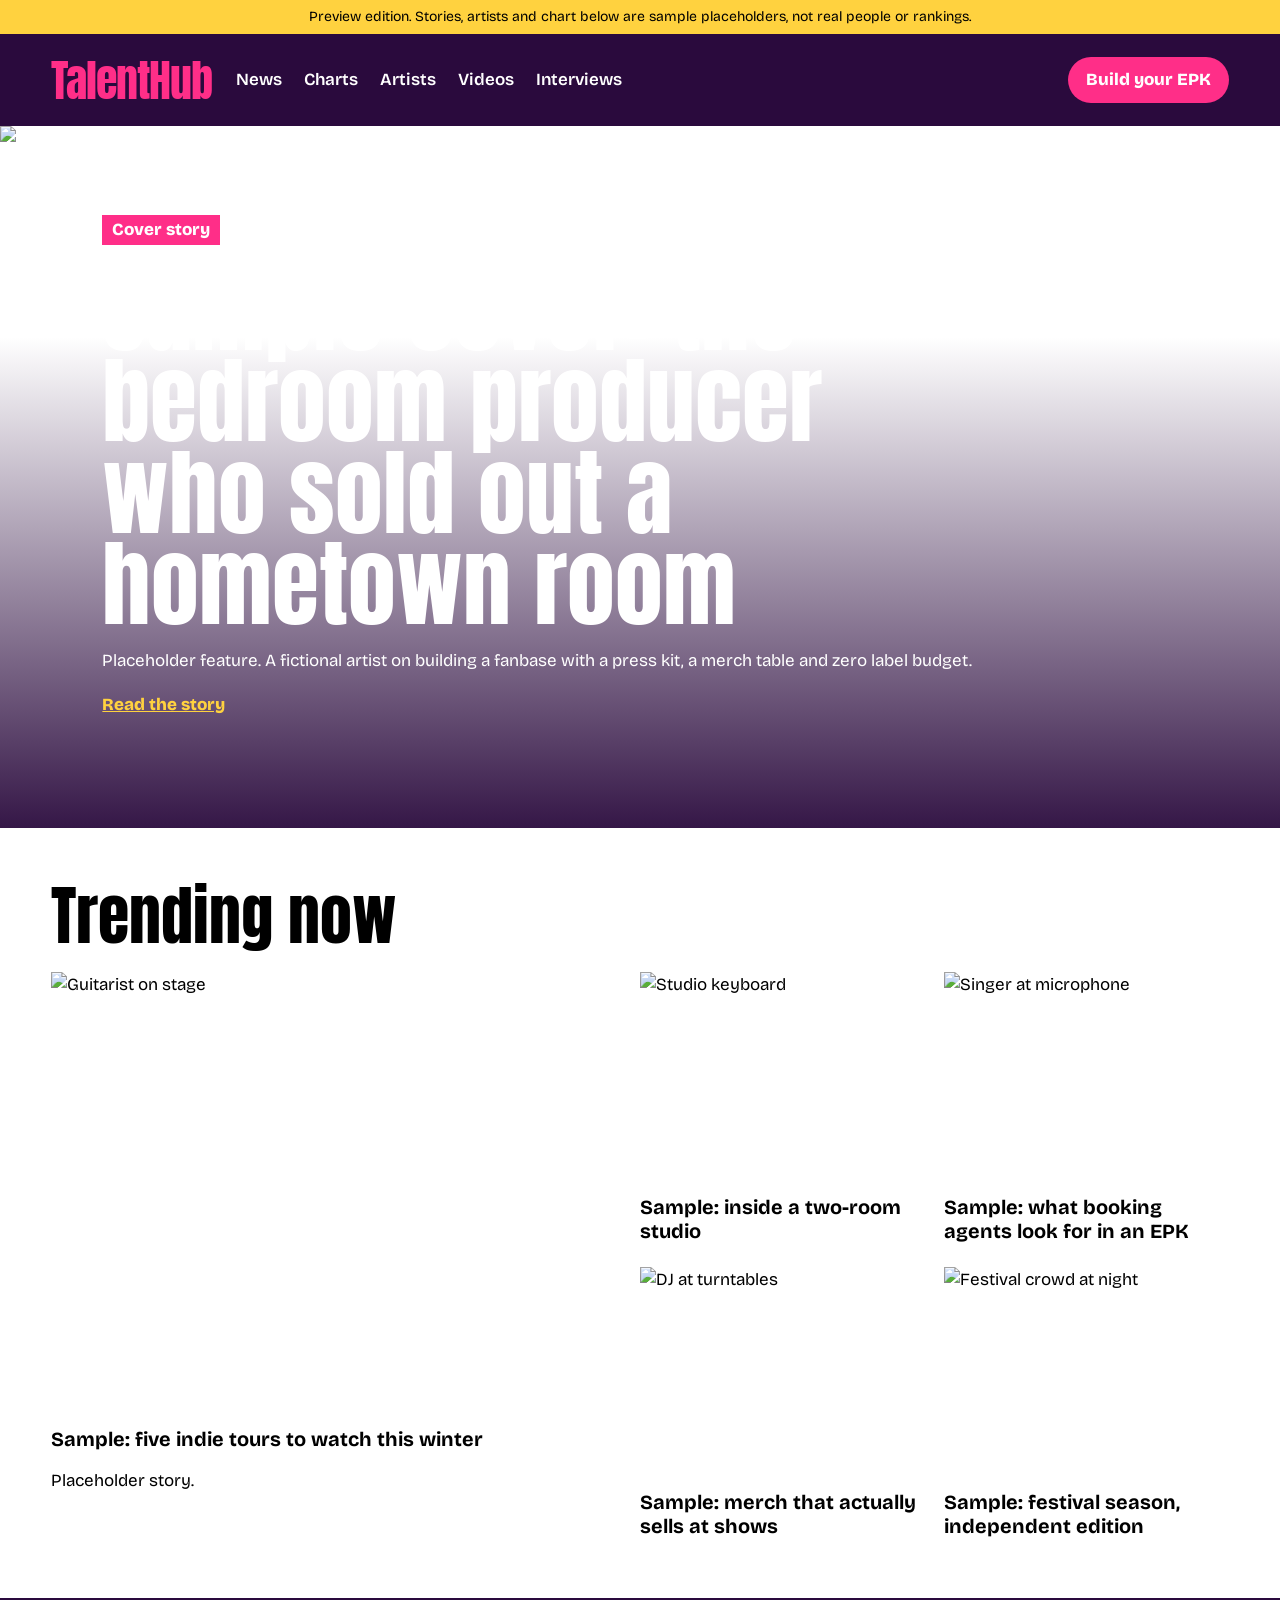
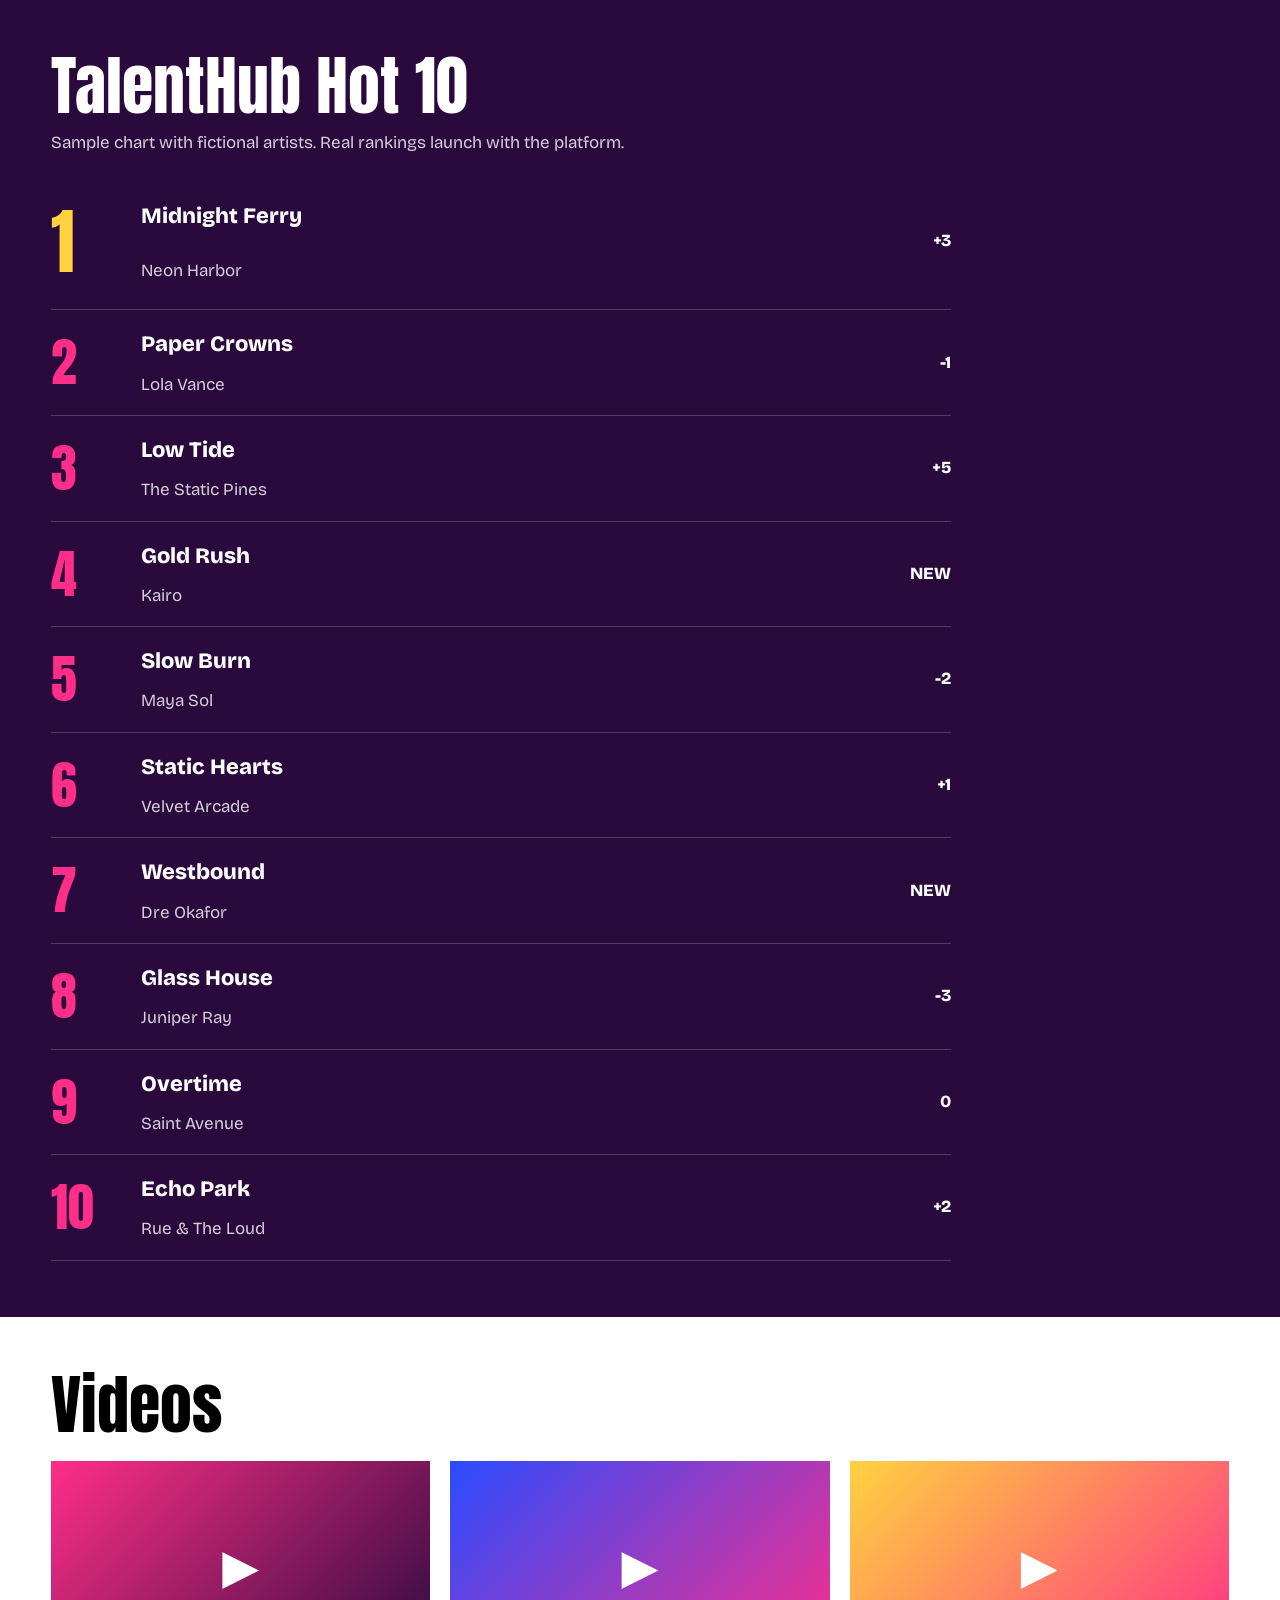
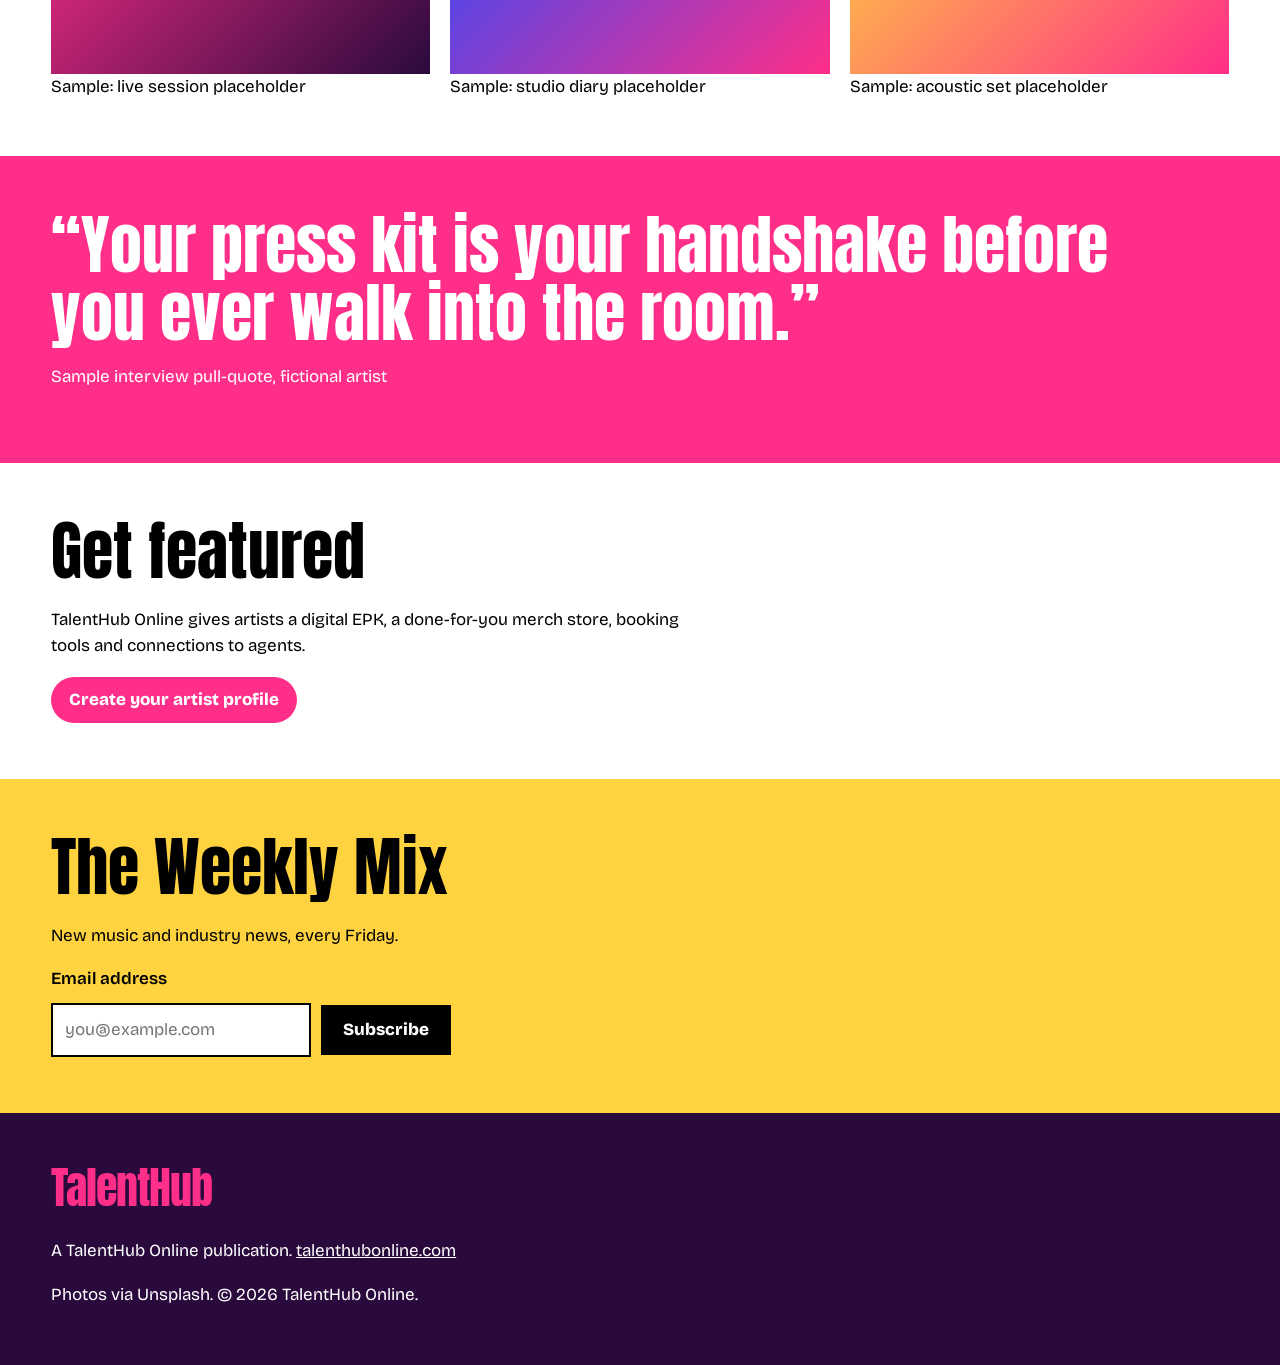
==== index.html @ 933d55f3 "TalentHub Magazine preview" ====
<!doctype html><html lang="en"><head><meta charset="utf-8"><meta name="viewport" content="width=device-width,initial-scale=1">
<title>TalentHub Magazine — New music, charts and the artists behind them</title>
<meta name="description" content="TalentHub Magazine from TalentHub Online: news, charts, interviews and videos from independent artists.">
<meta property="og:title" content="TalentHub Magazine"><meta property="og:description" content="News, charts and interviews from independent artists, by TalentHub Online.">
<meta property="og:type" content="website"><meta property="og:url" content="https://chick6194.github.io/talenthub-magazine/">
<meta property="og:image" content="https://images.unsplash.com/photo-1501386761578-eac5c94b800a?w=1200&q=70"><meta name="twitter:card" content="summary_large_image">
<link rel="preconnect" href="https://fonts.googleapis.com"><link href="https://fonts.googleapis.com/css2?family=Anton&family=Bricolage+Grotesque:opsz,wght@12..96,400;12..96,600;12..96,800&display=swap" rel="stylesheet">
<link rel="stylesheet" href="style.css"></head><body>
<div class="notice">Preview edition. Stories, artists and chart below are sample placeholders, not real people or rankings.</div>
<header class="top"><a class="mast" href="#">TalentHub</a>
<nav aria-label="Sections"><button class="menu" aria-expanded="false" aria-controls="nav">Menu</button>
<ul id="nav"><li><a href="#news">News</a></li><li><a href="#charts">Charts</a></li><li><a href="#artists">Artists</a></li><li><a href="#videos">Videos</a></li><li><a href="#interviews">Interviews</a></li></ul></nav>
<a class="cta" href="https://talenthubonline.com">Build your EPK</a></header>
<main>
<section class="hero"><img src="https://images.unsplash.com/photo-1501386761578-eac5c94b800a?w=1600&q=70" alt="Crowd with raised hands at a concert under stage lights">
<div class="hero-copy"><p class="kicker">Cover story</p><h1>Sample cover: the bedroom producer who sold out a hometown room</h1>
<p>Placeholder feature. A fictional artist on building a fanbase with a press kit, a merch table and zero label budget.</p><a href="#" class="read">Read the story</a></div></section>
<section id="news" class="trend"><h2>Trending now</h2><div class="grid">
<article class="big"><img src="https://images.unsplash.com/photo-1493225457124-a3eb161ffa5f?w=1000&q=70" alt="Guitarist on stage" loading="lazy"><h3>Sample: five indie tours to watch this winter</h3><p>Placeholder story.</p></article>
<article><img src="https://images.unsplash.com/photo-1511379938547-c1f69419868d?w=600&q=70" alt="Studio keyboard" loading="lazy"><h3>Sample: inside a two-room studio</h3></article>
<article><img src="https://images.unsplash.com/photo-1516280440614-37939bbacd81?w=600&q=70" alt="Singer at microphone" loading="lazy"><h3>Sample: what booking agents look for in an EPK</h3></article>
<article><img src="https://images.unsplash.com/photo-1470225620780-dba8ba36b745?w=600&q=70" alt="DJ at turntables" loading="lazy"><h3>Sample: merch that actually sells at shows</h3></article>
<article><img src="https://images.unsplash.com/photo-1514525253161-7a46d19cd819?w=600&q=70" alt="Festival crowd at night" loading="lazy"><h3>Sample: festival season, independent edition</h3></article>
</div></section>
<section id="charts" class="chart"><h2>TalentHub Hot 10</h2><p class="sub">Sample chart with fictional artists. Real rankings launch with the platform.</p><ol id="hot"></ol></section>
<section id="videos" class="videos"><h2>Videos</h2><div class="vrow">
<figure><div class="ph g1">▶</div><figcaption>Sample: live session placeholder</figcaption></figure>
<figure><div class="ph g2">▶</div><figcaption>Sample: studio diary placeholder</figcaption></figure>
<figure><div class="ph g3">▶</div><figcaption>Sample: acoustic set placeholder</figcaption></figure></div></section>
<section id="interviews" class="quote"><blockquote>“Your press kit is your handshake before you ever walk into the room.”</blockquote><p>Sample interview pull-quote, fictional artist</p></section>
<section id="artists" class="artists"><h2>Get featured</h2><p>TalentHub Online gives artists a digital EPK, a done-for-you merch store, booking tools and connections to agents.</p><a class="cta" href="https://talenthubonline.com">Create your artist profile</a></section>
<section class="news"><h2>The Weekly Mix</h2><p>New music and industry news, every Friday.</p>
<form onsubmit="event.preventDefault();this.querySelector('p').hidden=false"><label for="em">Email address</label><input id="em" type="email" required placeholder="you@example.com"><button>Subscribe</button><p hidden>Thanks. Signups open soon; this preview doesn't save emails yet.</p></form></section>
</main>
<footer><a class="mast" href="#">TalentHub</a><p>A TalentHub Online publication. <a href="https://talenthubonline.com">talenthubonline.com</a></p><p>Photos via Unsplash. © 2026 TalentHub Online.</p></footer>
<script src="app.js"></script></body></html>
---- style.css ----
:root{--plum:#2a0a3d;--pink:#ff2e88;--blue:#2b4bff;--sun:#ffd23f;--ink:#000;--paper:#fff}
*{box-sizing:border-box}body{margin:0;font:17px/1.55 "Bricolage Grotesque",system-ui,sans-serif;color:var(--ink);background:var(--paper)}
img{max-width:100%;display:block;object-fit:cover}a{color:inherit}:focus-visible{outline:3px solid var(--blue);outline-offset:2px}
.notice{background:var(--sun);text-align:center;font-size:14px;padding:6px}
.top{display:flex;align-items:center;gap:24px;padding:12px 4vw;background:var(--plum);color:#fff;position:sticky;top:0;z-index:5}
.mast{font-family:Anton,sans-serif;font-size:44px;text-decoration:none;letter-spacing:-1px;color:var(--pink)}
nav{flex:1}nav ul{display:flex;gap:22px;list-style:none;margin:0;padding:0}nav a{text-decoration:none;font-weight:600}nav a:hover{color:var(--pink)}
.menu{display:none}.cta{background:var(--pink);color:#fff;padding:10px 18px;text-decoration:none;font-weight:800;border-radius:999px;display:inline-block}
.hero{position:relative;min-height:78vh;display:grid;align-items:end;color:#fff}.hero img{position:absolute;inset:0;width:100%;height:100%}
.hero:after{content:"";position:absolute;inset:0;background:linear-gradient(transparent 30%,rgba(42,10,61,.95))}
.hero-copy{position:relative;z-index:1;padding:0 4vw 6vh;max-width:1000px}
.hero h1{font-family:Anton,sans-serif;font-weight:400;font-size:clamp(44px,7.5vw,104px);line-height:.95;margin:.2em 0}
.kicker{display:inline-block;background:var(--pink);padding:2px 10px;font-weight:800;margin:0}.read{color:var(--sun);font-weight:800}
section{padding:56px 4vw}h2{font-family:Anton,sans-serif;font-weight:400;font-size:clamp(36px,5vw,64px);margin:0 0 24px;line-height:1}
.grid{display:grid;grid-template-columns:2fr 1fr 1fr;gap:20px}.grid .big{grid-row:span 2}.grid img{aspect-ratio:4/3;width:100%}.big img{aspect-ratio:auto;height:78%}
h3{font-size:20px;line-height:1.2;margin:10px 0 4px}
.chart{background:var(--plum);color:#fff}.sub{opacity:.8;margin-top:-12px}
.chart ol{list-style:none;counter-reset:c;padding:0;margin:0;max-width:900px}
.chart li{counter-increment:c;display:grid;grid-template-columns:90px 1fr 70px;grid-template-areas:"n t m" "n a m";border-bottom:1px solid rgba(255,255,255,.2);padding:12px 0;align-items:center}
.chart li:before{content:counter(c);grid-area:n;font-family:Anton,sans-serif;font-size:52px;color:var(--pink)}
.chart li:first-child:before{color:var(--sun);font-size:72px}.t{grid-area:t;font-weight:800;font-size:22px}.a{grid-area:a;opacity:.8}.m{grid-area:m;text-align:right;font-weight:800}
.vrow{display:grid;grid-template-columns:repeat(3,1fr);gap:20px}.vrow figure{margin:0}.ph{aspect-ratio:16/9;display:grid;place-items:center;font-size:48px;color:#fff}
.g1{background:linear-gradient(135deg,var(--pink),var(--plum))}.g2{background:linear-gradient(135deg,var(--blue),var(--pink))}.g3{background:linear-gradient(135deg,var(--sun),var(--pink))}
.quote{background:var(--pink);color:#fff}blockquote{font-family:Anton,sans-serif;font-size:clamp(32px,5vw,68px);line-height:1.05;margin:0;max-width:1100px}
.artists p,.news p{max-width:60ch}.news{background:var(--sun)}form{display:flex;flex-wrap:wrap;gap:10px;align-items:center}label{width:100%;font-weight:600}
input{padding:12px;font:inherit;border:2px solid var(--ink);min-width:260px}form button{padding:12px 22px;font:inherit;font-weight:800;background:var(--ink);color:#fff;border:0}
footer{background:var(--plum);color:#fff;padding:40px 4vw}
@media(max-width:800px){.menu{display:block;background:none;color:#fff;border:1px solid #fff;padding:6px 12px;font:inherit}nav ul{display:none;position:absolute;left:0;right:0;top:100%;background:var(--plum);flex-direction:column;padding:16px 4vw}nav ul.open{display:flex}.top .cta{display:none}.grid,.vrow{grid-template-columns:1fr}.mast{font-size:34px}}
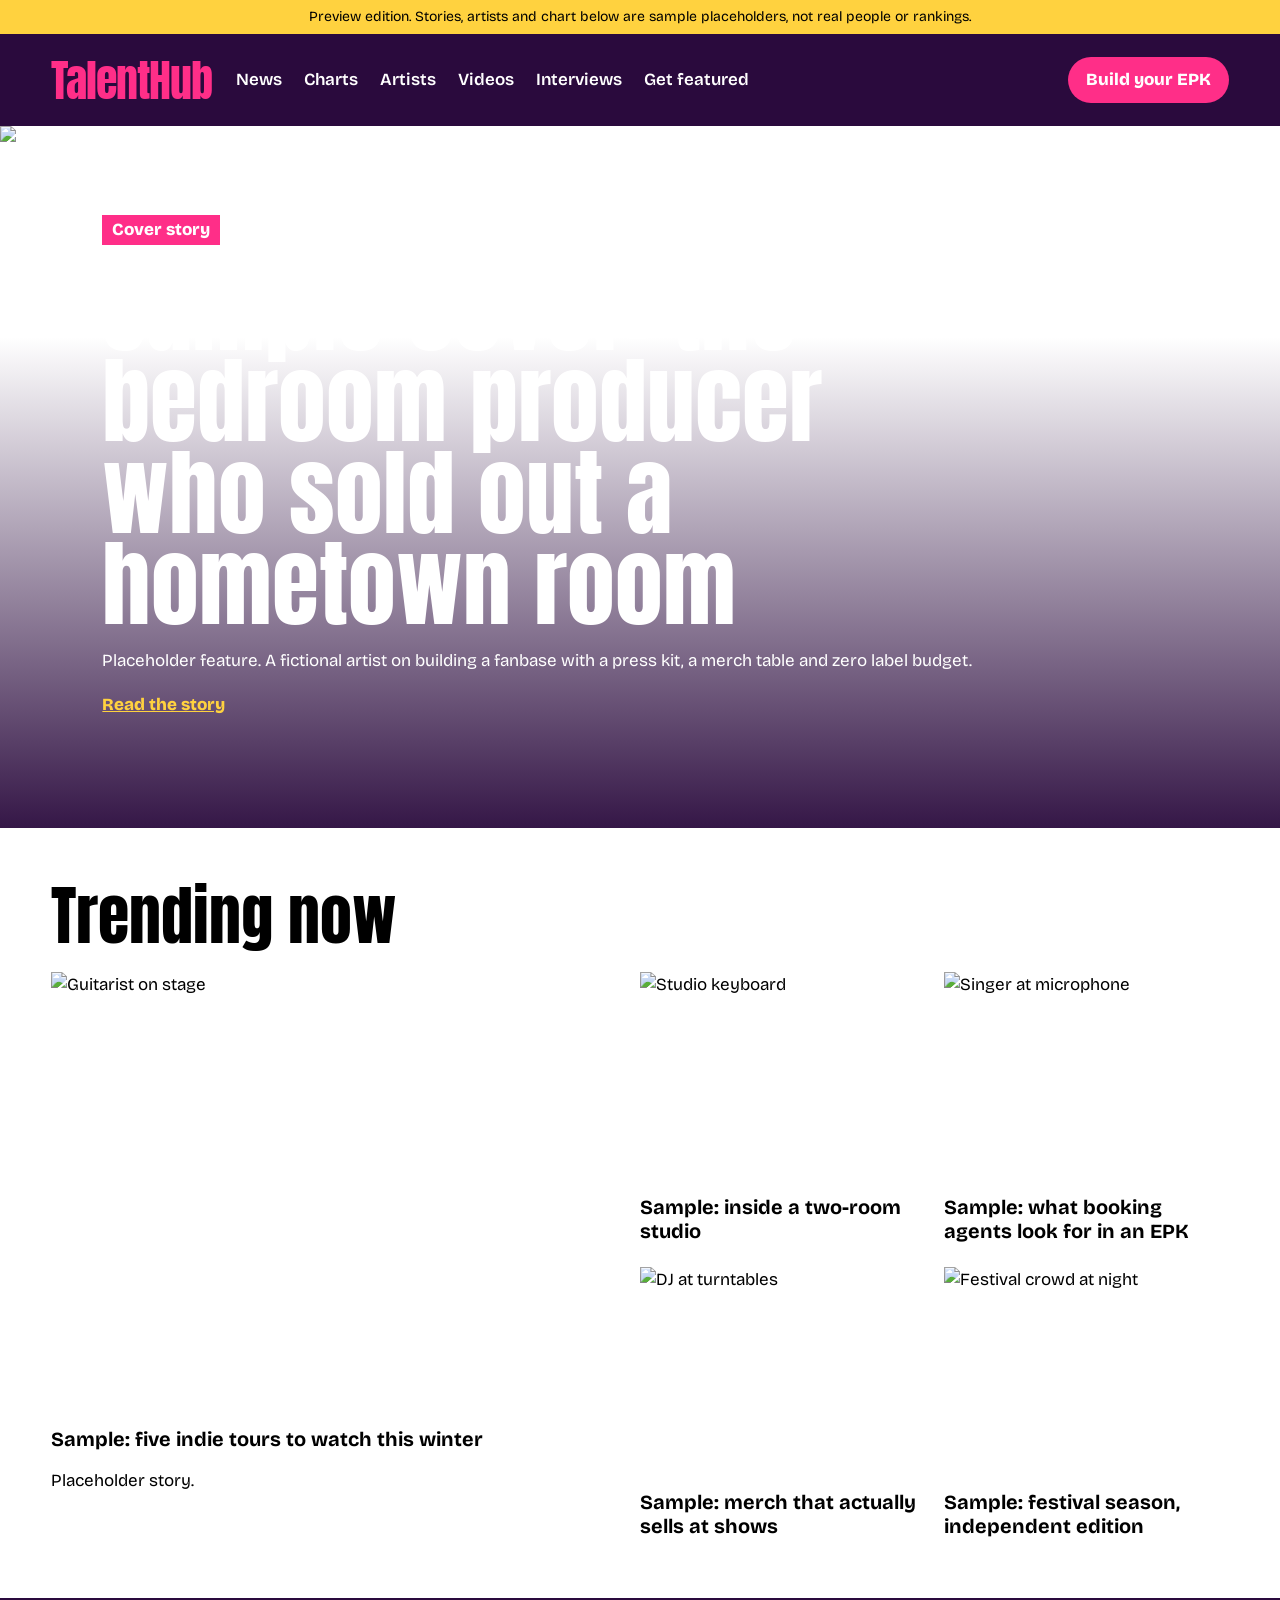
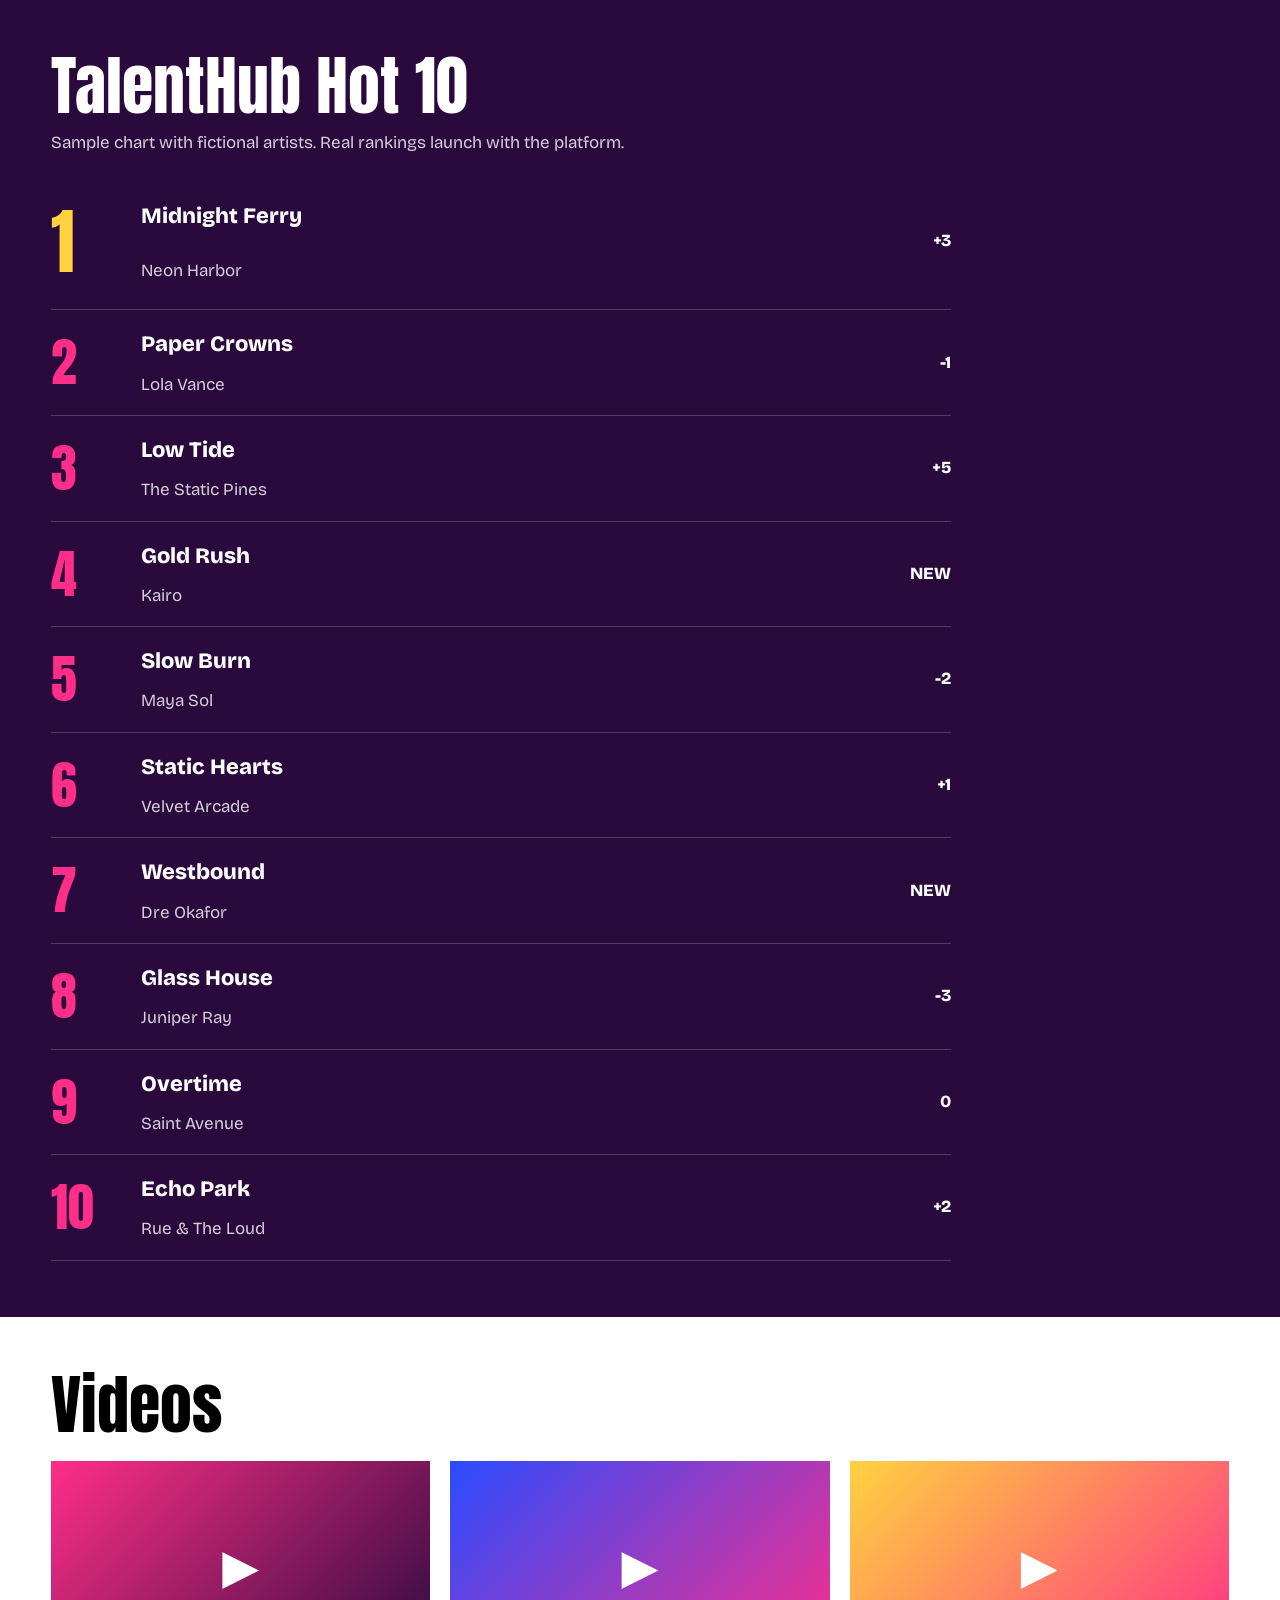
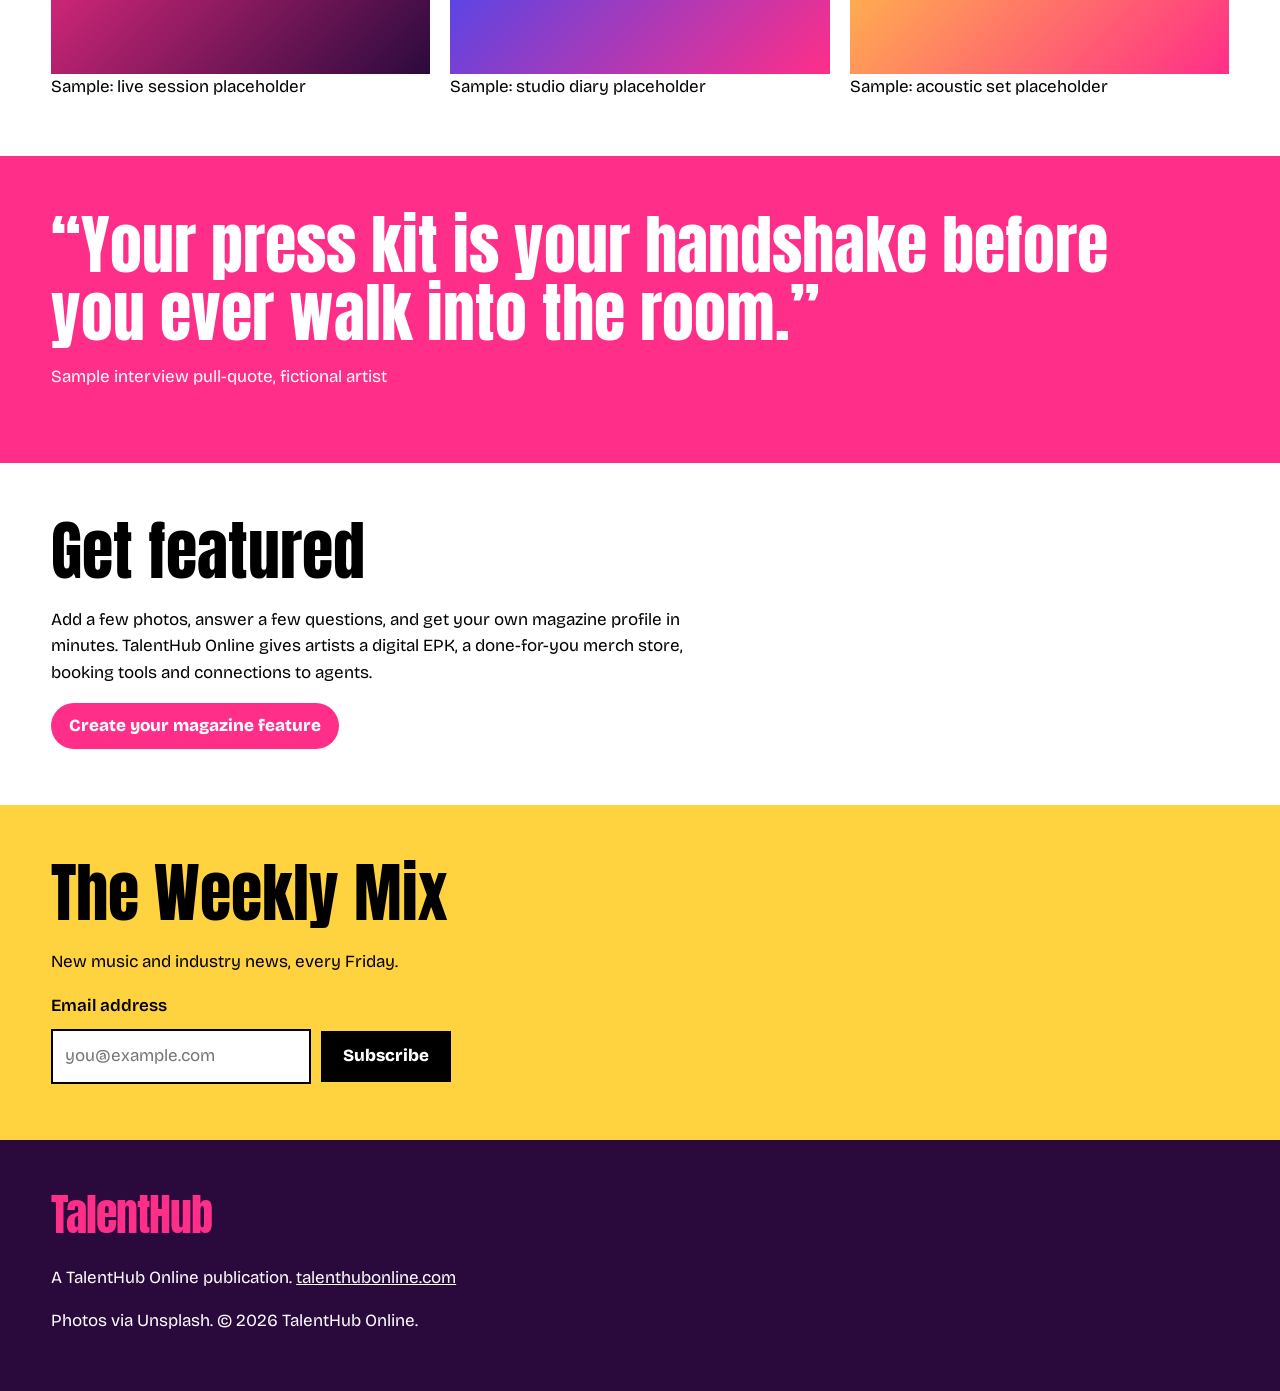
==== commit 82841ca5: "Add Get featured profile builder" ====
--- a/index.html
+++ b/index.html
@@ -9,7 +9,7 @@
 <div class="notice">Preview edition. Stories, artists and chart below are sample placeholders, not real people or rankings.</div>
 <header class="top"><a class="mast" href="#">TalentHub</a>
 <nav aria-label="Sections"><button class="menu" aria-expanded="false" aria-controls="nav">Menu</button>
-<ul id="nav"><li><a href="#news">News</a></li><li><a href="#charts">Charts</a></li><li><a href="#artists">Artists</a></li><li><a href="#videos">Videos</a></li><li><a href="#interviews">Interviews</a></li></ul></nav>
+<ul id="nav"><li><a href="#news">News</a></li><li><a href="#charts">Charts</a></li><li><a href="#artists">Artists</a></li><li><a href="#videos">Videos</a></li><li><a href="#interviews">Interviews</a></li><li><a href="feature/">Get featured</a></li></ul></nav>
 <a class="cta" href="https://talenthubonline.com">Build your EPK</a></header>
 <main>
 <section class="hero"><img src="https://images.unsplash.com/photo-1501386761578-eac5c94b800a?w=1600&q=70" alt="Crowd with raised hands at a concert under stage lights">
@@ -28,7 +28,7 @@
 <figure><div class="ph g2">▶</div><figcaption>Sample: studio diary placeholder</figcaption></figure>
 <figure><div class="ph g3">▶</div><figcaption>Sample: acoustic set placeholder</figcaption></figure></div></section>
 <section id="interviews" class="quote"><blockquote>“Your press kit is your handshake before you ever walk into the room.”</blockquote><p>Sample interview pull-quote, fictional artist</p></section>
-<section id="artists" class="artists"><h2>Get featured</h2><p>TalentHub Online gives artists a digital EPK, a done-for-you merch store, booking tools and connections to agents.</p><a class="cta" href="https://talenthubonline.com">Create your artist profile</a></section>
+<section id="artists" class="artists"><h2>Get featured</h2><p>Add a few photos, answer a few questions, and get your own magazine profile in minutes. TalentHub Online gives artists a digital EPK, a done-for-you merch store, booking tools and connections to agents.</p><a class="cta" href="feature/">Create your magazine feature</a></section>
 <section class="news"><h2>The Weekly Mix</h2><p>New music and industry news, every Friday.</p>
 <form onsubmit="event.preventDefault();this.querySelector('p').hidden=false"><label for="em">Email address</label><input id="em" type="email" required placeholder="you@example.com"><button>Subscribe</button><p hidden>Thanks. Signups open soon; this preview doesn't save emails yet.</p></form></section>
 </main>
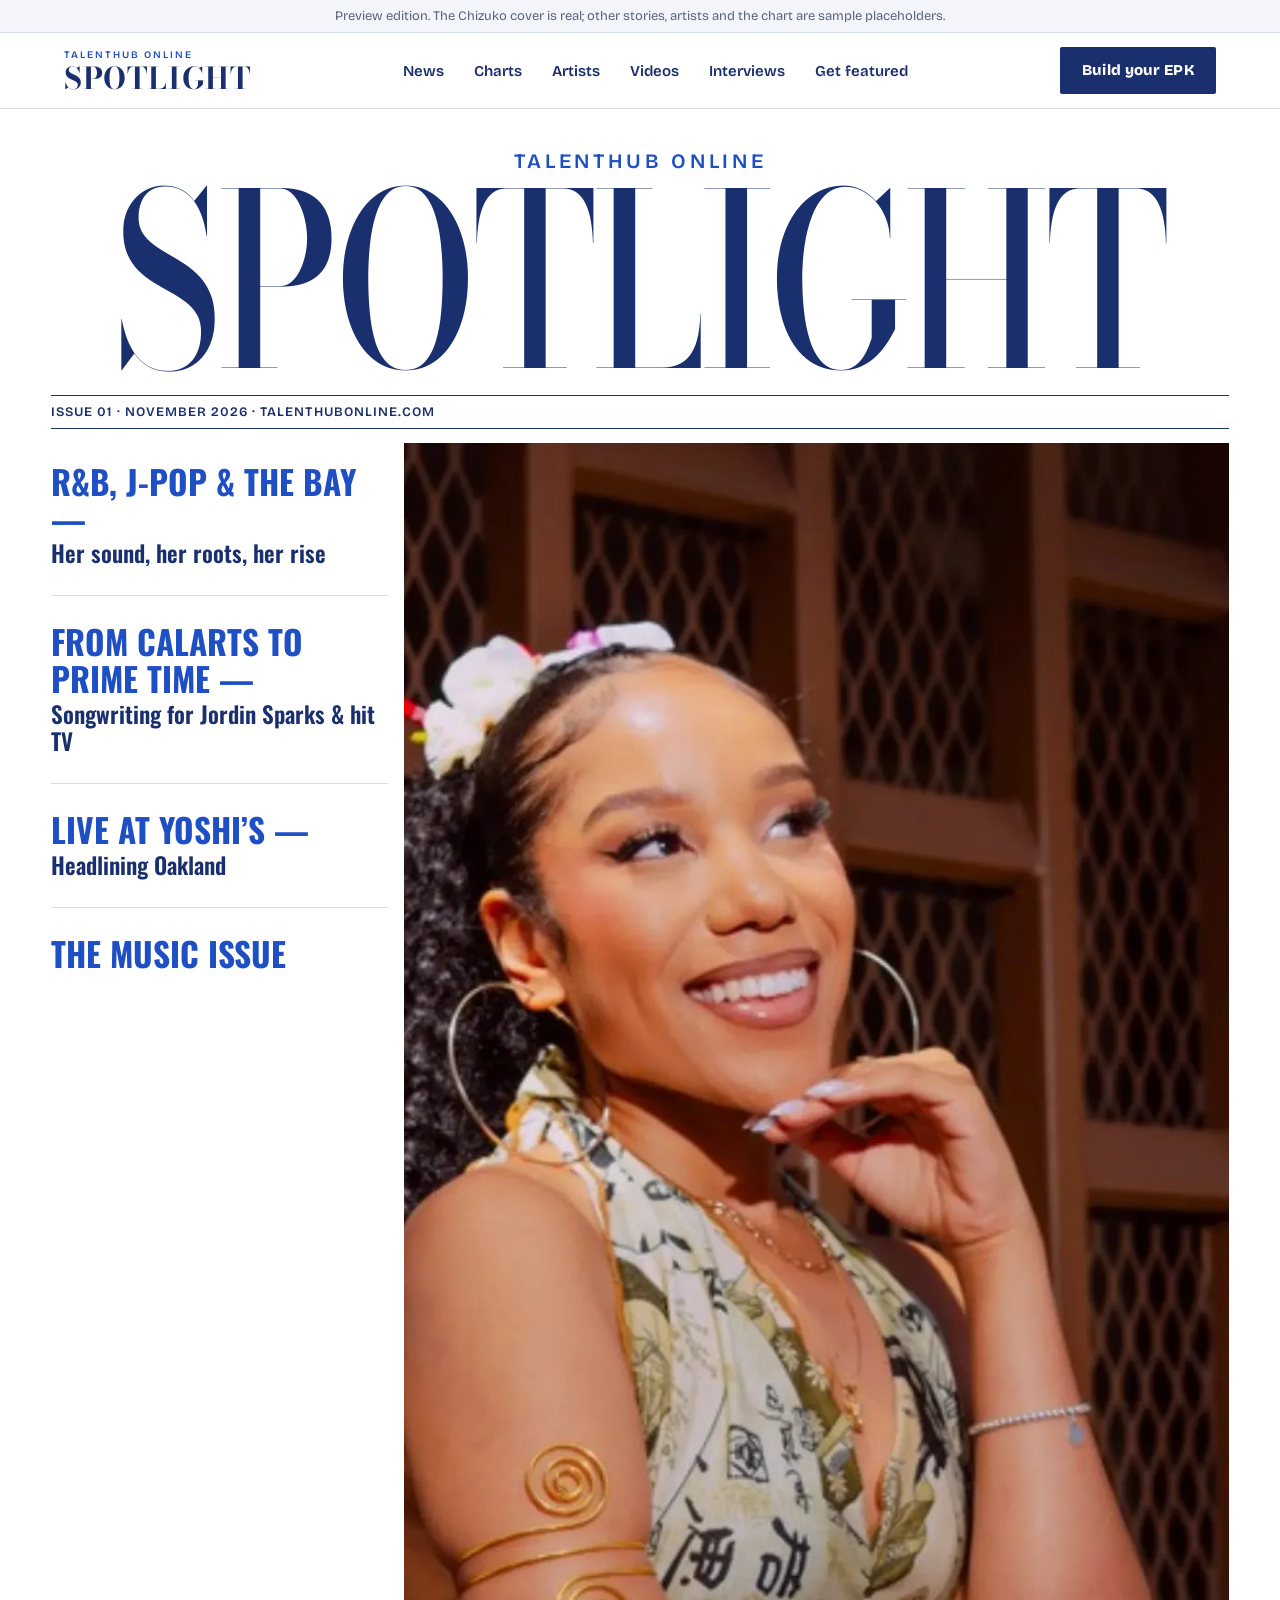
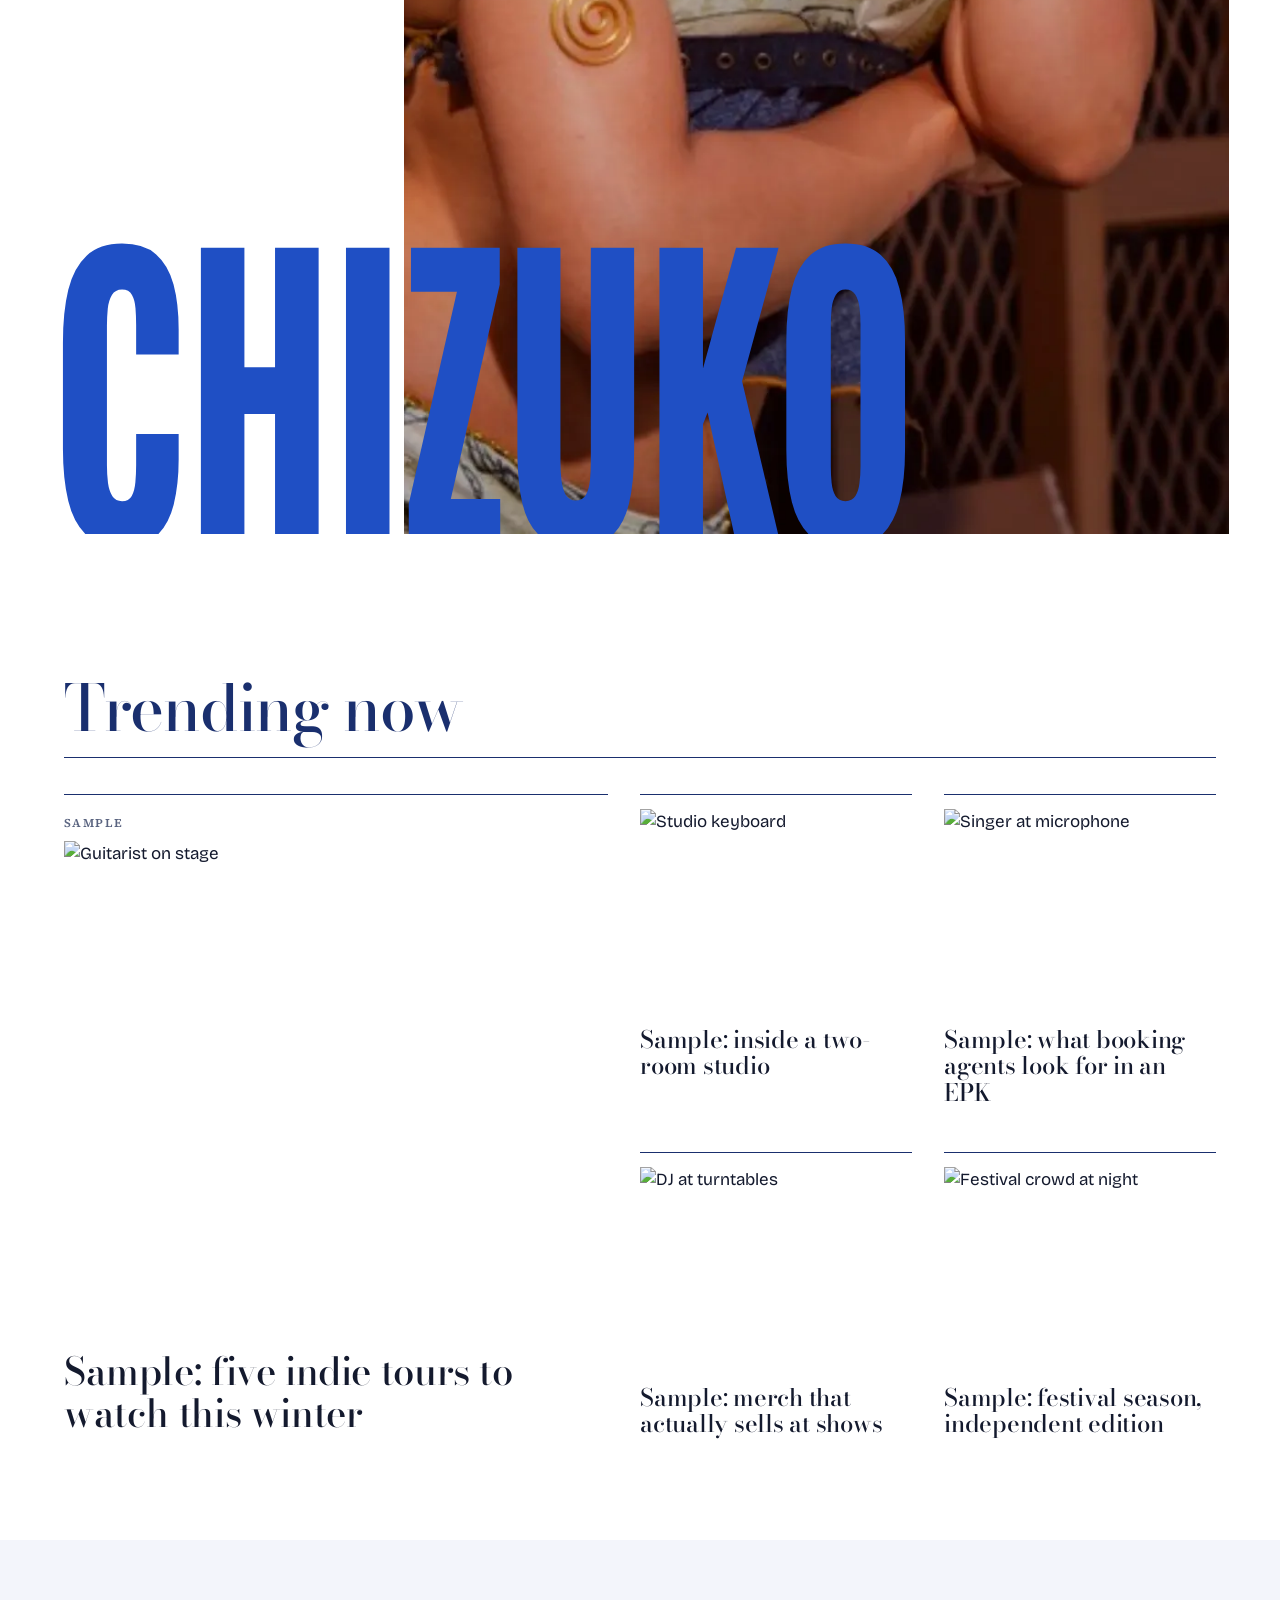
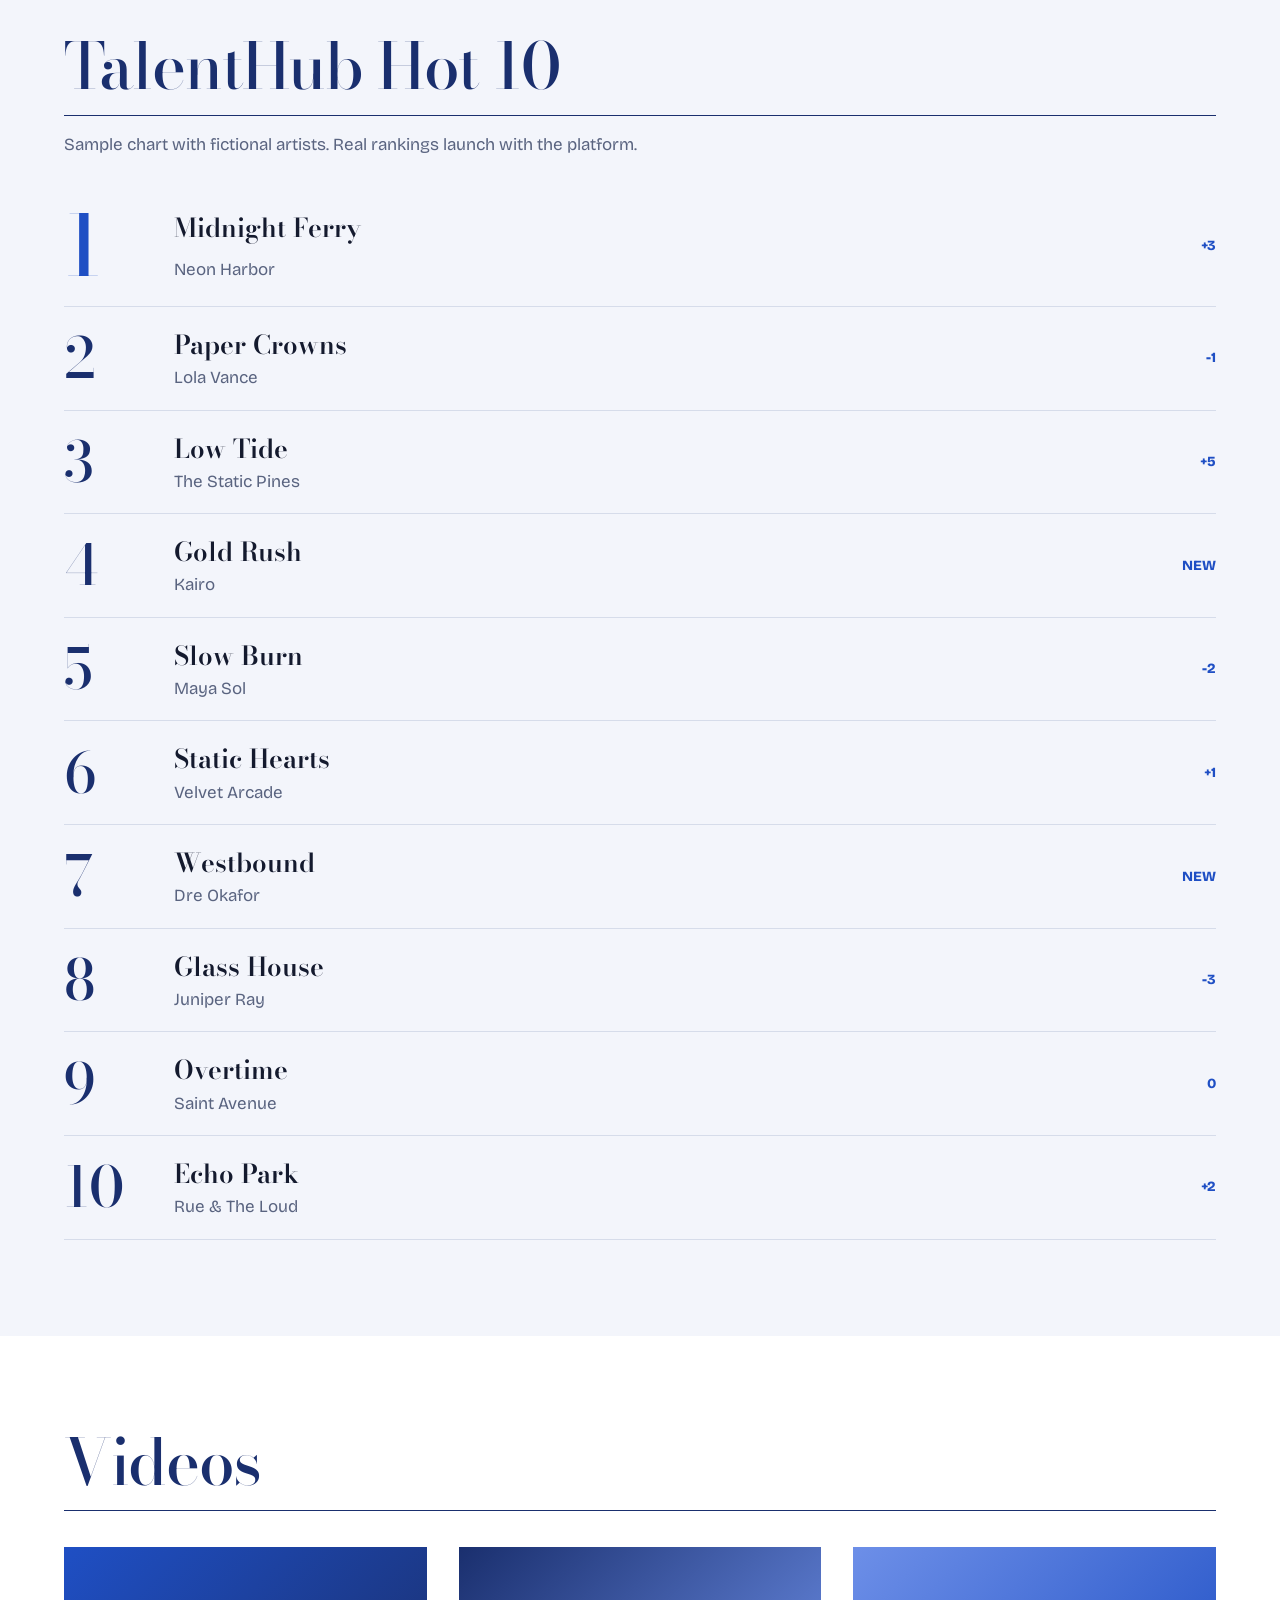
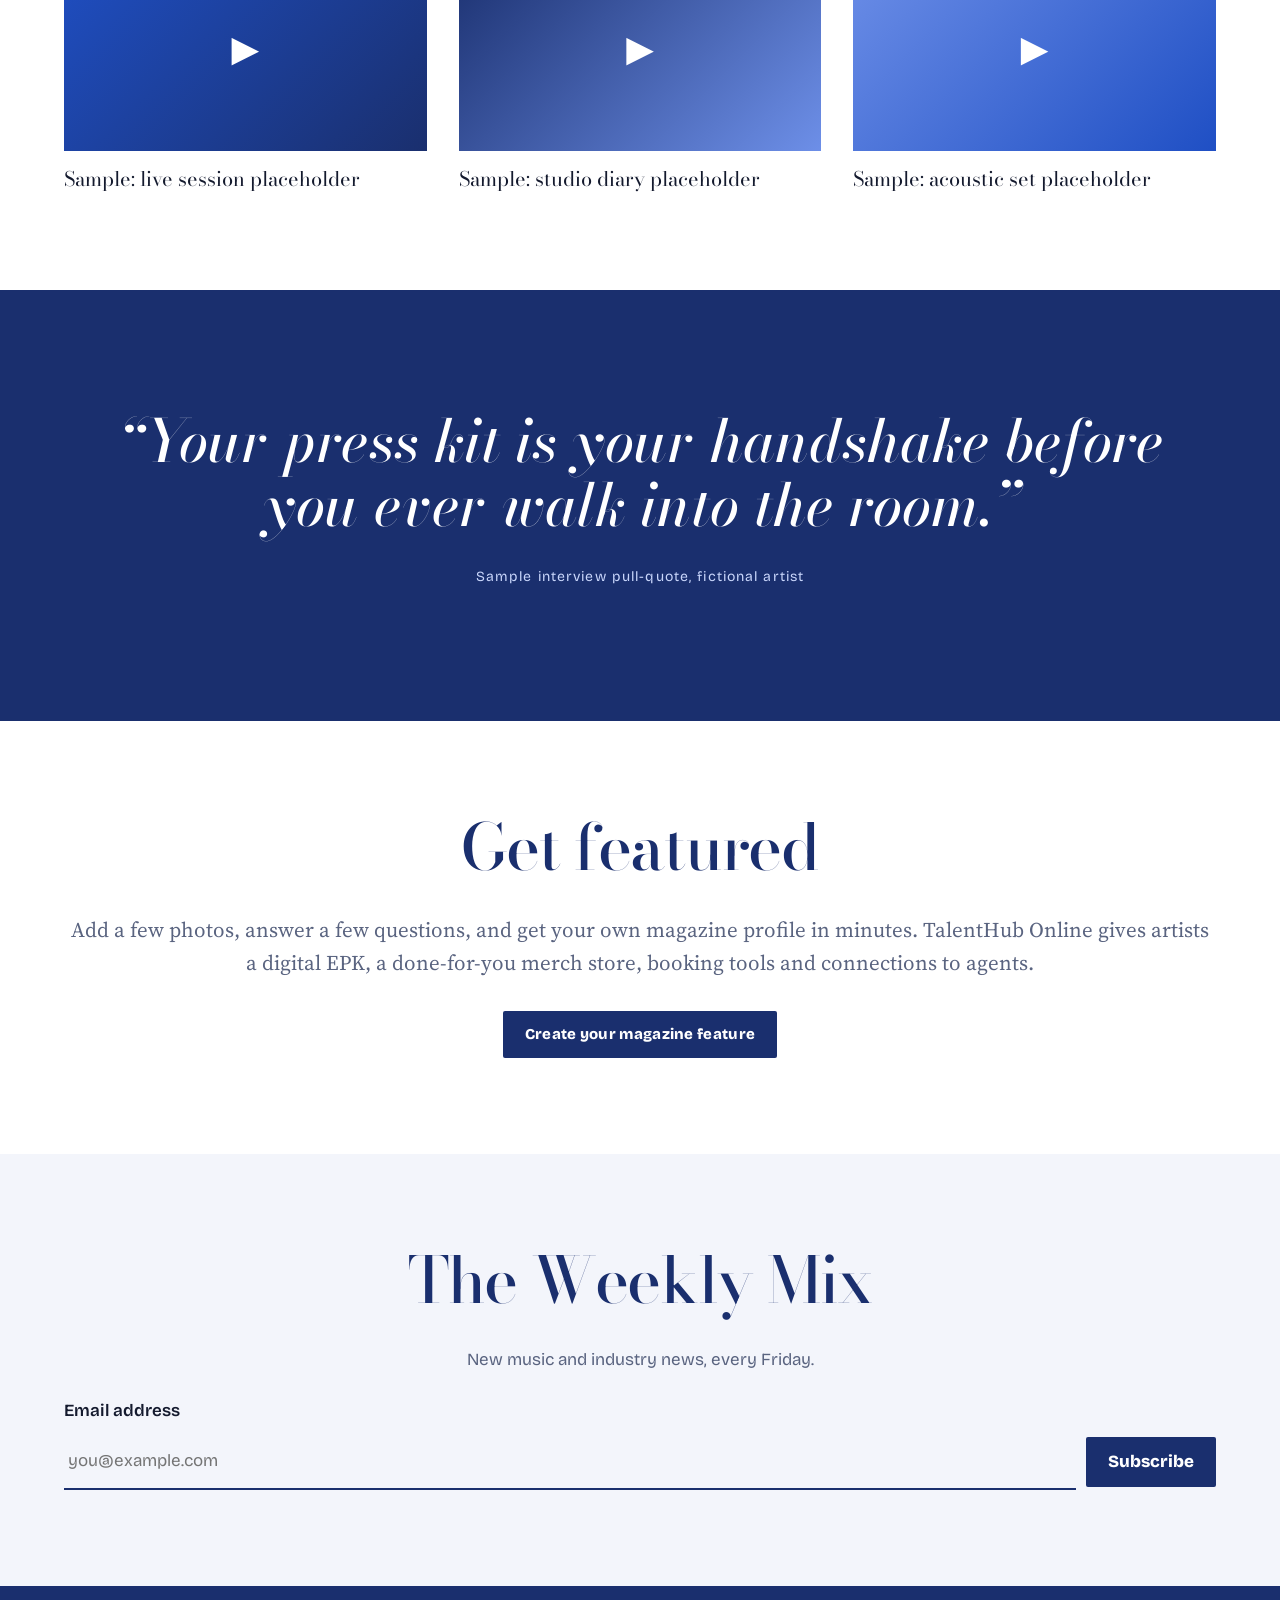
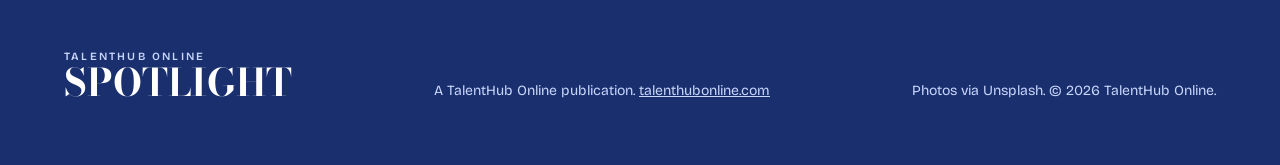
==== commit bb678708: "Spotlight redesign: cover, Chizuko feature, Spotlight-format generator, premium styling" ====
--- a/index.html
+++ b/index.html
@@ -1,26 +1,32 @@
 <!doctype html><html lang="en"><head><meta charset="utf-8"><meta name="viewport" content="width=device-width,initial-scale=1">
-<title>TalentHub Magazine — New music, charts and the artists behind them</title>
-<meta name="description" content="TalentHub Magazine from TalentHub Online: news, charts, interviews and videos from independent artists.">
-<meta property="og:title" content="TalentHub Magazine"><meta property="og:description" content="News, charts and interviews from independent artists, by TalentHub Online.">
+<title>Spotlight, The Music Issue: Chizuko — TalentHub Online</title>
+<meta name="description" content="Spotlight by TalentHub Online from TalentHub Online: news, charts, interviews and videos from independent artists.">
+<meta property="og:title" content="Spotlight Issue 01: Chizuko"><meta property="og:description" content="News, charts and interviews from independent artists, by TalentHub Online.">
 <meta property="og:type" content="website"><meta property="og:url" content="https://chick6194.github.io/talenthub-magazine/">
-<meta property="og:image" content="https://images.unsplash.com/photo-1501386761578-eac5c94b800a?w=1200&q=70"><meta name="twitter:card" content="summary_large_image">
-<link rel="preconnect" href="https://fonts.googleapis.com"><link href="https://fonts.googleapis.com/css2?family=Anton&family=Bricolage+Grotesque:opsz,wght@12..96,400;12..96,600;12..96,800&display=swap" rel="stylesheet">
+<meta property="og:image" content="https://chick6194.github.io/talenthub-magazine/img/spotlight-cover.jpg"><meta name="twitter:card" content="summary_large_image">
+<link rel="preconnect" href="https://fonts.googleapis.com"><link href="https://fonts.googleapis.com/css2?family=Bodoni+Moda:opsz,wght@6..96,500;6..96,700&family=Oswald:wght@500;700&family=Bricolage+Grotesque:opsz,wght@12..96,400;12..96,600;12..96,800&display=swap" rel="stylesheet">
 <link rel="stylesheet" href="style.css"></head><body>
-<div class="notice">Preview edition. Stories, artists and chart below are sample placeholders, not real people or rankings.</div>
-<header class="top"><a class="mast" href="#">TalentHub</a>
+<div class="notice">Preview edition. The Chizuko cover is real; other stories, artists and the chart are sample placeholders.</div>
+<header class="top"><a class="mast" href="./"><small>TalentHub Online</small>Spotlight</a>
 <nav aria-label="Sections"><button class="menu" aria-expanded="false" aria-controls="nav">Menu</button>
 <ul id="nav"><li><a href="#news">News</a></li><li><a href="#charts">Charts</a></li><li><a href="#artists">Artists</a></li><li><a href="#videos">Videos</a></li><li><a href="#interviews">Interviews</a></li><li><a href="feature/">Get featured</a></li></ul></nav>
 <a class="cta" href="https://talenthubonline.com">Build your EPK</a></header>
 <main>
-<section class="hero"><img src="https://images.unsplash.com/photo-1501386761578-eac5c94b800a?w=1600&q=70" alt="Crowd with raised hands at a concert under stage lights">
-<div class="hero-copy"><p class="kicker">Cover story</p><h1>Sample cover: the bedroom producer who sold out a hometown room</h1>
-<p>Placeholder feature. A fictional artist on building a fanbase with a press kit, a merch table and zero label budget.</p><a href="#" class="read">Read the story</a></div></section>
+<section class="cover" aria-labelledby="cv-name">
+<div class="cv-head"><p class="cv-kick">TalentHub Online</p><p class="cv-mast" aria-hidden="true">Spotlight</p><p class="cv-issue">Issue 01 · November 2026 · talenthubonline.com</p></div>
+<div class="cv-body"><picture><source srcset="img/chizuko.webp" type="image/webp"><img class="cv-photo" src="img/chizuko.jpg" alt="Chizuko smiling, wearing a white flower in her hair and gold arm cuffs" width="900" height="1846"></picture>
+<ul class="cv-lines">
+<li><a href="chizuko/"><strong>R&amp;B, J-Pop &amp; the Bay —</strong><span>Her sound, her roots, her rise</span></a></li>
+<li><a href="chizuko/"><strong>From CalArts to prime time —</strong><span>Songwriting for Jordin Sparks &amp; hit TV</span></a></li>
+<li><a href="chizuko/"><strong>Live at Yoshi’s —</strong><span>Headlining Oakland</span></a></li>
+<li><strong>The Music Issue</strong></li></ul>
+<h1 id="cv-name" class="cv-name"><a href="chizuko/">Chizuko</a></h1></div></section>
 <section id="news" class="trend"><h2>Trending now</h2><div class="grid">
-<article class="big"><img src="https://images.unsplash.com/photo-1493225457124-a3eb161ffa5f?w=1000&q=70" alt="Guitarist on stage" loading="lazy"><h3>Sample: five indie tours to watch this winter</h3><p>Placeholder story.</p></article>
-<article><img src="https://images.unsplash.com/photo-1511379938547-c1f69419868d?w=600&q=70" alt="Studio keyboard" loading="lazy"><h3>Sample: inside a two-room studio</h3></article>
-<article><img src="https://images.unsplash.com/photo-1516280440614-37939bbacd81?w=600&q=70" alt="Singer at microphone" loading="lazy"><h3>Sample: what booking agents look for in an EPK</h3></article>
-<article><img src="https://images.unsplash.com/photo-1470225620780-dba8ba36b745?w=600&q=70" alt="DJ at turntables" loading="lazy"><h3>Sample: merch that actually sells at shows</h3></article>
-<article><img src="https://images.unsplash.com/photo-1514525253161-7a46d19cd819?w=600&q=70" alt="Festival crowd at night" loading="lazy"><h3>Sample: festival season, independent edition</h3></article>
+<article class="big"><p class="kicker">Sample</p><img src="https://images.unsplash.com/photo-1493225457124-a3eb161ffa5f?w=1000&q=70" alt="Guitarist on stage"><h3>Sample: five indie tours to watch this winter</h3><p>Placeholder story.</p></article>
+<article><img src="https://images.unsplash.com/photo-1511379938547-c1f69419868d?w=600&q=70" alt="Studio keyboard"><h3>Sample: inside a two-room studio</h3></article>
+<article><img src="https://images.unsplash.com/photo-1516280440614-37939bbacd81?w=600&q=70" alt="Singer at microphone"><h3>Sample: what booking agents look for in an EPK</h3></article>
+<article><img src="https://images.unsplash.com/photo-1470225620780-dba8ba36b745?w=600&q=70" alt="DJ at turntables"><h3>Sample: merch that actually sells at shows</h3></article>
+<article><img src="https://images.unsplash.com/photo-1514525253161-7a46d19cd819?w=600&q=70" alt="Festival crowd at night"><h3>Sample: festival season, independent edition</h3></article>
 </div></section>
 <section id="charts" class="chart"><h2>TalentHub Hot 10</h2><p class="sub">Sample chart with fictional artists. Real rankings launch with the platform.</p><ol id="hot"></ol></section>
 <section id="videos" class="videos"><h2>Videos</h2><div class="vrow">
@@ -32,5 +38,5 @@
 <section class="news"><h2>The Weekly Mix</h2><p>New music and industry news, every Friday.</p>
 <form onsubmit="event.preventDefault();this.querySelector('p').hidden=false"><label for="em">Email address</label><input id="em" type="email" required placeholder="you@example.com"><button>Subscribe</button><p hidden>Thanks. Signups open soon; this preview doesn't save emails yet.</p></form></section>
 </main>
-<footer><a class="mast" href="#">TalentHub</a><p>A TalentHub Online publication. <a href="https://talenthubonline.com">talenthubonline.com</a></p><p>Photos via Unsplash. © 2026 TalentHub Online.</p></footer>
+<footer><a class="mast" href="./"><small>TalentHub Online</small>Spotlight</a><p>A TalentHub Online publication. <a href="https://talenthubonline.com">talenthubonline.com</a></p><p>Photos via Unsplash. © 2026 TalentHub Online.</p></footer>
 <script src="app.js"></script></body></html>
--- a/style.css
+++ b/style.css
@@ -1,28 +1,86 @@
-:root{--plum:#2a0a3d;--pink:#ff2e88;--blue:#2b4bff;--sun:#ffd23f;--ink:#000;--paper:#fff}
+@import url('https://fonts.googleapis.com/css2?family=Source+Serif+4:ital,opsz,wght@0,8..60,400;0,8..60,600;1,8..60,400&display=swap');
+:root{--plum:#1a2f6e;--pink:#1f4fc4;--blue:#1f4fc4;--sun:#e3eafb;--ink:#000;--paper:#fff}
 *{box-sizing:border-box}body{margin:0;font:17px/1.55 "Bricolage Grotesque",system-ui,sans-serif;color:var(--ink);background:var(--paper)}
 img{max-width:100%;display:block;object-fit:cover}a{color:inherit}:focus-visible{outline:3px solid var(--blue);outline-offset:2px}
 .notice{background:var(--sun);text-align:center;font-size:14px;padding:6px}
 .top{display:flex;align-items:center;gap:24px;padding:12px 4vw;background:var(--plum);color:#fff;position:sticky;top:0;z-index:5}
-.mast{font-family:Anton,sans-serif;font-size:44px;text-decoration:none;letter-spacing:-1px;color:var(--pink)}
+.mast{font-family:"Bodoni Moda",serif;font-weight:700;font-size:38px;line-height:1;text-decoration:none;text-transform:uppercase;color:#fff}.mast small{display:block;font:600 11px "Bricolage Grotesque",sans-serif;letter-spacing:.2em;text-transform:uppercase;color:#c9d6fb}
 nav{flex:1}nav ul{display:flex;gap:22px;list-style:none;margin:0;padding:0}nav a{text-decoration:none;font-weight:600}nav a:hover{color:var(--pink)}
 .menu{display:none}.cta{background:var(--pink);color:#fff;padding:10px 18px;text-decoration:none;font-weight:800;border-radius:999px;display:inline-block}
 .hero{position:relative;min-height:78vh;display:grid;align-items:end;color:#fff}.hero img{position:absolute;inset:0;width:100%;height:100%}
-.hero:after{content:"";position:absolute;inset:0;background:linear-gradient(transparent 30%,rgba(42,10,61,.95))}
+.hero:after{content:"";position:absolute;inset:0;background:linear-gradient(transparent 30%,rgba(26,47,110,.95))}
 .hero-copy{position:relative;z-index:1;padding:0 4vw 6vh;max-width:1000px}
-.hero h1{font-family:Anton,sans-serif;font-weight:400;font-size:clamp(44px,7.5vw,104px);line-height:.95;margin:.2em 0}
+.hero h1{font-family:Oswald,sans-serif;font-weight:400;font-size:clamp(44px,7.5vw,104px);line-height:.95;margin:.2em 0}
 .kicker{display:inline-block;background:var(--pink);padding:2px 10px;font-weight:800;margin:0}.read{color:var(--sun);font-weight:800}
-section{padding:56px 4vw}h2{font-family:Anton,sans-serif;font-weight:400;font-size:clamp(36px,5vw,64px);margin:0 0 24px;line-height:1}
+section{padding:56px 4vw}h2{font-family:Oswald,sans-serif;font-weight:400;font-size:clamp(36px,5vw,64px);margin:0 0 24px;line-height:1}
 .grid{display:grid;grid-template-columns:2fr 1fr 1fr;gap:20px}.grid .big{grid-row:span 2}.grid img{aspect-ratio:4/3;width:100%}.big img{aspect-ratio:auto;height:78%}
 h3{font-size:20px;line-height:1.2;margin:10px 0 4px}
 .chart{background:var(--plum);color:#fff}.sub{opacity:.8;margin-top:-12px}
 .chart ol{list-style:none;counter-reset:c;padding:0;margin:0;max-width:900px}
 .chart li{counter-increment:c;display:grid;grid-template-columns:90px 1fr 70px;grid-template-areas:"n t m" "n a m";border-bottom:1px solid rgba(255,255,255,.2);padding:12px 0;align-items:center}
-.chart li:before{content:counter(c);grid-area:n;font-family:Anton,sans-serif;font-size:52px;color:var(--pink)}
+.chart li:before{content:counter(c);grid-area:n;font-family:Oswald,sans-serif;font-size:52px;color:var(--pink)}
 .chart li:first-child:before{color:var(--sun);font-size:72px}.t{grid-area:t;font-weight:800;font-size:22px}.a{grid-area:a;opacity:.8}.m{grid-area:m;text-align:right;font-weight:800}
 .vrow{display:grid;grid-template-columns:repeat(3,1fr);gap:20px}.vrow figure{margin:0}.ph{aspect-ratio:16/9;display:grid;place-items:center;font-size:48px;color:#fff}
 .g1{background:linear-gradient(135deg,var(--pink),var(--plum))}.g2{background:linear-gradient(135deg,var(--blue),var(--pink))}.g3{background:linear-gradient(135deg,var(--sun),var(--pink))}
-.quote{background:var(--pink);color:#fff}blockquote{font-family:Anton,sans-serif;font-size:clamp(32px,5vw,68px);line-height:1.05;margin:0;max-width:1100px}
+.quote{background:var(--pink);color:#fff}blockquote{font-family:Oswald,sans-serif;font-size:clamp(32px,5vw,68px);line-height:1.05;margin:0;max-width:1100px}
 .artists p,.news p{max-width:60ch}.news{background:var(--sun)}form{display:flex;flex-wrap:wrap;gap:10px;align-items:center}label{width:100%;font-weight:600}
 input{padding:12px;font:inherit;border:2px solid var(--ink);min-width:260px}form button{padding:12px 22px;font:inherit;font-weight:800;background:var(--ink);color:#fff;border:0}
 footer{background:var(--plum);color:#fff;padding:40px 4vw}
 @media(max-width:800px){.menu{display:block;background:none;color:#fff;border:1px solid #fff;padding:6px 12px;font:inherit}nav ul{display:none;position:absolute;left:0;right:0;top:100%;background:var(--plum);flex-direction:column;padding:16px 4vw}nav ul.open{display:flex}.top .cta{display:none}.grid,.vrow{grid-template-columns:1fr}.mast{font-size:34px}}
+
+.cover{padding:24px 4vw 0;background:#fff;color:var(--plum);overflow:hidden}.cv-head{text-align:center}
+.cv-kick{margin:0;font:600 clamp(14px,1.6vw,22px) "Bricolage Grotesque",sans-serif;letter-spacing:.18em;text-transform:uppercase;color:var(--pink)}
+.cv-mast{margin:0;font-family:"Bodoni Moda",serif;font-weight:500;font-size:clamp(64px,15vw,230px);line-height:.9;letter-spacing:-.02em;text-transform:uppercase;transform:scaleY(1.25);transform-origin:top;margin-bottom:.25em}
+.cv-issue{text-align:left;font:600 13px "Bricolage Grotesque",sans-serif;text-transform:uppercase;letter-spacing:.04em;margin:0 0 14px}
+.cv-body{position:relative;display:grid;grid-template-columns:30% 70%;min-height:min(96vh,980px)}
+.cv-photo{grid-column:2;grid-row:1;width:100%;height:100%;object-fit:cover;object-position:top}picture{display:contents}
+.cv-lines{grid-column:1;grid-row:1;list-style:none;margin:0;padding:20px 16px 0 0;z-index:1}.cv-lines li{margin-bottom:2.2em}.cv-lines a{text-decoration:none}
+.cv-lines strong{display:block;font:700 clamp(22px,2.6vw,40px)/1.1 Oswald,sans-serif;text-transform:uppercase;color:var(--pink)}
+.cv-lines span{display:block;font:600 clamp(17px,1.8vw,26px)/1.2 Oswald,sans-serif;color:var(--plum);margin-top:4px}
+.cv-lines a:hover strong{text-decoration:underline}
+.cv-name{position:absolute;left:0;bottom:-.08em;margin:0;font:700 clamp(90px,19vw,300px)/.85 Oswald,sans-serif;text-transform:uppercase;letter-spacing:-.01em;transform:scaleY(1.5);transform-origin:bottom;z-index:2}.cv-name a{color:var(--pink);text-decoration:none}
+@media(max-width:800px){.cv-body{display:flex;flex-direction:column;min-height:0}.cv-photo{height:70vh}.cv-name{position:relative;order:2;margin-top:-.9em;font-size:26vw;bottom:auto}picture{order:1}.cv-lines{order:3;padding:24px 0}.cv-issue{text-align:center}}
+/* ===== Premium layer ===== */
+:root{--rule:#d6dcea;--muted:#5a6480;--serif:"Source Serif 4",Georgia,serif;--display:"Bodoni Moda",Didot,serif}
+body{background:#fff;color:#141a2e;-webkit-font-smoothing:antialiased}
+::selection{background:var(--pink);color:#fff}
+.notice{background:#f3f5fb;color:var(--muted);font-size:13px;border-bottom:1px solid var(--rule)}
+.top{background:rgba(255,255,255,.96);backdrop-filter:blur(8px);color:var(--plum);border-bottom:1px solid var(--rule);padding:14px 5vw}
+.top .mast{color:var(--plum);font-size:30px;letter-spacing:.02em}.top .mast small{color:var(--pink);font-size:10px;margin-bottom:2px}
+nav ul{gap:30px;justify-content:center}nav a{font-weight:600;font-size:15px;position:relative;padding:4px 0}
+nav a:after{content:"";position:absolute;left:0;right:0;bottom:-2px;height:2px;background:var(--pink);transform:scaleX(0);transition:transform .25s}
+nav a:hover{color:var(--plum)}nav a:hover:after,nav a[aria-current]:after{transform:scaleX(1)}
+.cta{background:var(--plum);border-radius:2px;padding:12px 22px;font-size:15px;letter-spacing:.02em;transition:background .2s,transform .2s}.cta:hover{background:var(--pink);transform:translateY(-1px)}
+section{padding:96px 5vw}main>section:not(.cover)>*{max-width:1240px;margin-left:auto;margin-right:auto}
+h2{font-family:var(--display);font-weight:500;font-size:clamp(40px,5vw,72px);letter-spacing:-.02em;line-height:.95;padding-bottom:18px;border-bottom:1px solid var(--plum);margin-bottom:36px;color:var(--plum)}
+/* cover */
+.cover{padding-top:40px}.cv-head{max-width:1240px;margin:0 auto}.cv-issue{border-top:1px solid var(--plum);border-bottom:1px solid var(--plum);padding:8px 0;color:var(--plum);letter-spacing:.08em}
+.cv-body{max-width:1240px;margin:0 auto}.cv-photo{transition:transform 1.2s ease}.cv-body:hover .cv-photo{transform:scale(1.01)}
+.cv-lines li{padding-bottom:1.6em;margin-bottom:1.6em;border-bottom:1px solid var(--rule)}.cv-lines li:last-child{border:0}
+/* trending */
+.trend .grid{gap:40px 32px}.grid article{border-top:1px solid var(--plum);padding-top:14px}.grid article img{transition:transform .6s ease,filter .6s}.grid article{overflow:hidden}
+.grid article:hover img{transform:scale(1.03)}.grid h3{font-family:var(--display);font-weight:500;font-size:24px;line-height:1.1;letter-spacing:-.01em;margin:14px 0 6px}.grid .big h3{font-size:clamp(30px,3vw,44px)}
+.grid article:hover h3{text-decoration:underline;text-decoration-thickness:1px;text-underline-offset:4px}.grid p{color:var(--muted);font-family:var(--serif)}
+.kicker{font:600 12px "Bricolage Grotesque",sans-serif;letter-spacing:.12em;text-transform:uppercase;background:none;color:var(--pink);padding:0;margin:0 0 10px}
+.hero-copy .kicker,.art .cover .kicker{color:#fff}
+/* chart */
+.chart{background:#f3f5fb;color:#141a2e}.chart .sub{color:var(--muted);margin:-20px auto 28px;opacity:1}
+.chart li{border-bottom:1px solid var(--rule);padding:18px 0;grid-template-columns:110px 1fr 80px;transition:background .2s}.chart li:hover{background:#fff}
+.chart li:before{font-family:var(--display);font-weight:500;color:var(--plum);font-size:56px;line-height:1}.chart li:first-child:before{color:var(--pink);font-size:84px}
+.t{font-family:var(--display);font-weight:600;font-size:26px}.a{color:var(--muted);opacity:1}.m{color:var(--pink);font-size:14px}
+/* videos */
+.vrow{gap:32px}.ph{border-radius:0;font-size:36px;transition:filter .3s}.vrow figure:hover .ph{filter:brightness(1.15)}.vrow figcaption{font-family:var(--display);font-size:20px;margin-top:12px}
+.g1{background:linear-gradient(135deg,#1f4fc4,#1a2f6e)}.g2{background:linear-gradient(135deg,#1a2f6e,#6d8fe8)}.g3{background:linear-gradient(135deg,#6d8fe8,#1f4fc4)}
+/* quote */
+.quote{background:var(--plum);text-align:center;padding:120px 5vw}.quote blockquote{font-family:var(--display);font-style:italic;font-weight:500;font-size:clamp(34px,4.6vw,64px);line-height:1.08;max-width:22ch;margin:0 auto}
+.quote p{font-size:14px;letter-spacing:.08em;color:#c9d6fb;margin-top:28px}
+.artists{text-align:center}.artists h2{border:0;padding:0}.artists p{font-family:var(--serif);font-size:21px;margin:0 auto 32px;color:var(--muted)}
+.news{background:#f3f5fb;text-align:center}.news h2{border:0;padding:0}.news p{margin:0 auto 24px;color:var(--muted)}
+.news form{justify-content:center;max-width:560px}.news label{text-align:left}.news input{flex:1;border:0;border-bottom:2px solid var(--plum);background:transparent;padding:14px 4px}
+.news input:focus{outline:0;border-color:var(--pink)}.news form button{background:var(--plum);border-radius:2px;cursor:pointer;transition:background .2s}.news form button:hover{background:var(--pink)}
+footer{padding:64px 5vw;display:flex;flex-wrap:wrap;gap:12px 40px;align-items:end;justify-content:space-between}footer p{margin:0;color:#c9d6fb;font-size:14px}footer .mast{color:#fff}
+/* reveal */
+.reveal{opacity:0;transform:translateY(24px);transition:opacity .8s ease,transform .8s ease}.reveal.in{opacity:1;transform:none}
+@media(prefers-reduced-motion:reduce){.reveal{opacity:1;transform:none;transition:none}*{transition:none!important}}
+@media(max-width:800px){section{padding:64px 6vw}.top{padding:12px 6vw}.menu{color:var(--plum);border-color:var(--plum);border-radius:2px}nav ul{background:#fff;border-bottom:1px solid var(--rule)}.chart li{grid-template-columns:70px 1fr 50px}.chart li:before{font-size:40px}.chart li:first-child:before{font-size:56px}.t{font-size:20px}}
+.cover{overflow:visible;padding-bottom:48px}.cv-name{bottom:0}.cv-body{overflow:hidden}
